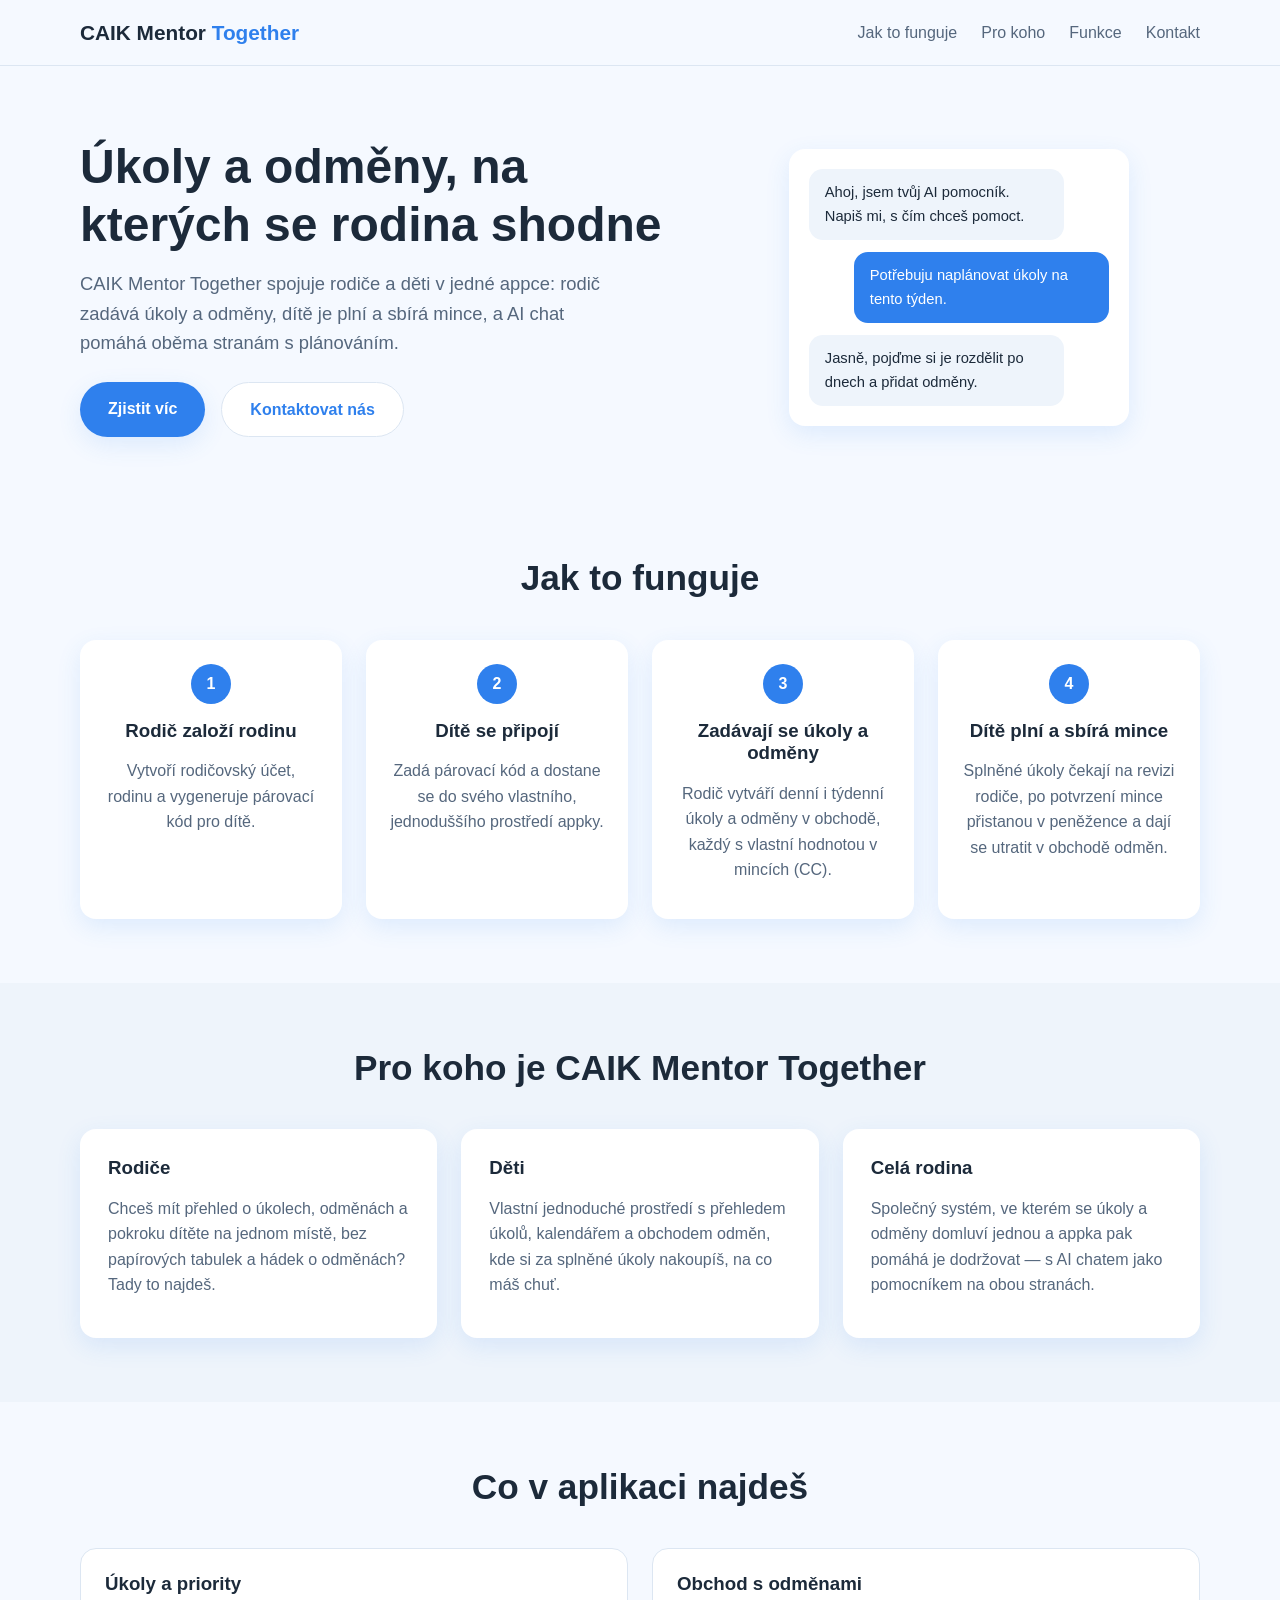
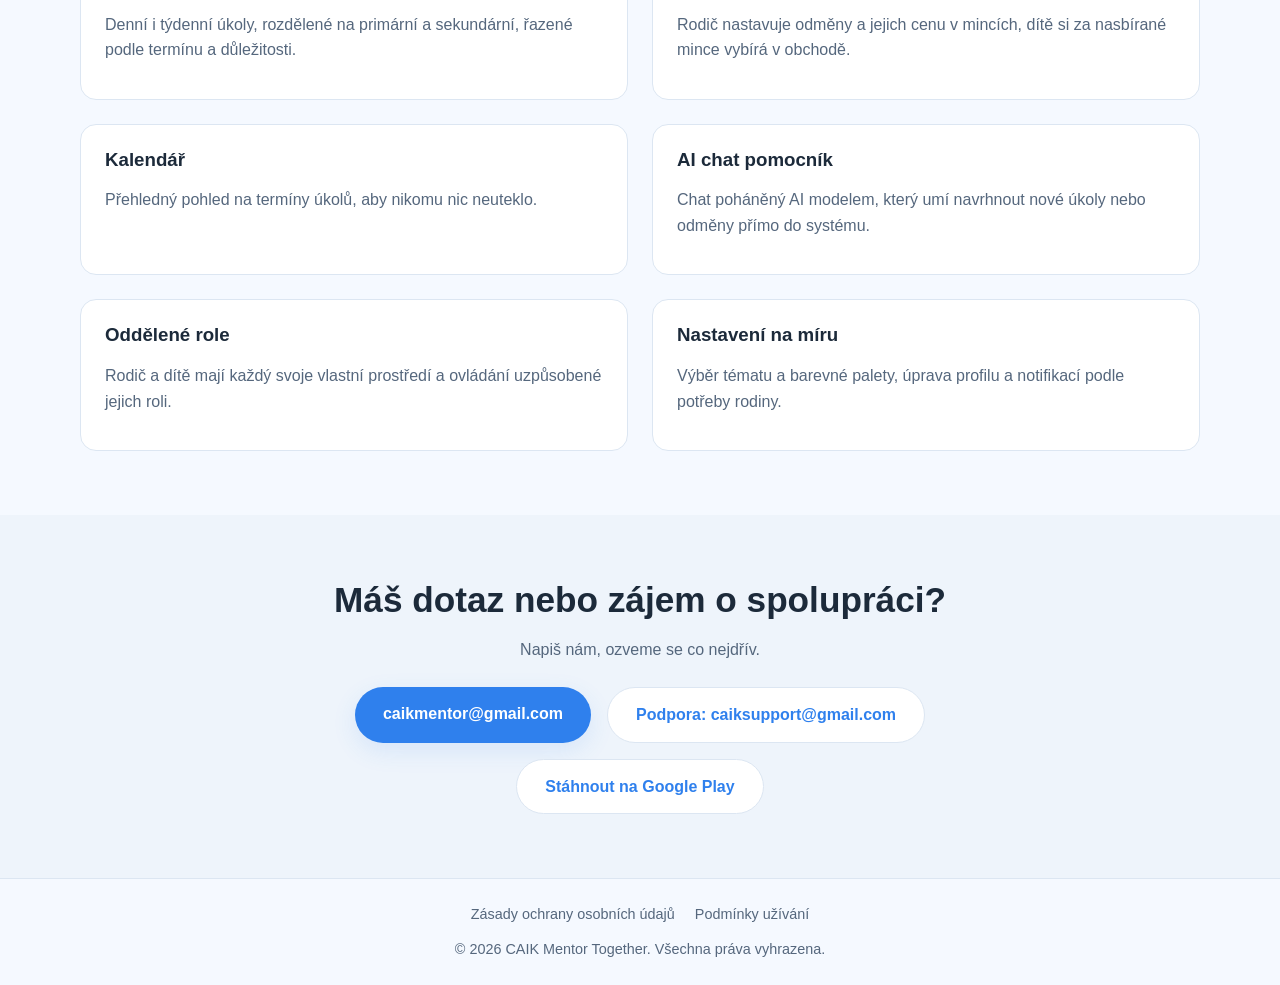
==== index.html @ 67f81713 "Initial commit: CAIK Mentor Together landing page, privacy policy, terms" ====
<!DOCTYPE html>
<html lang="cs">
<head>
<meta charset="UTF-8">
<meta name="viewport" content="width=device-width, initial-scale=1.0">
<title>CAIK Mentor Together — Úkoly a odměny pro celou rodinu</title>
<meta name="description" content="CAIK Mentor Together pomáhá rodičům a dětem společně zvládat úkoly, odměny a plánování — s AI pomocníkem po ruce.">
<link rel="stylesheet" href="styles.css">
</head>
<body>

<header class="site-header">
  <div class="container header-inner">
    <div class="logo">CAIK Mentor <span>Together</span></div>
    <nav class="nav">
      <a href="#jak-to-funguje">Jak to funguje</a>
      <a href="#pro-koho">Pro koho</a>
      <a href="#funkce">Funkce</a>
      <a href="#kontakt">Kontakt</a>
    </nav>
  </div>
</header>

<main>

  <section class="hero container">
    <div class="hero-text">
      <h1>Úkoly a odměny, na kterých se rodina shodne</h1>
      <p class="lead">CAIK Mentor Together spojuje rodiče a děti v jedné appce: rodič zadává úkoly a odměny, dítě je plní a sbírá mince, a AI chat pomáhá oběma stranám s plánováním.</p>
      <div class="cta-group">
        <a href="#pro-koho" class="btn btn-primary">Zjistit víc</a>
        <a href="#kontakt" class="btn btn-secondary">Kontaktovat nás</a>
      </div>
    </div>
    <div class="hero-visual" aria-hidden="true">
      <div class="chat-mock">
        <div class="chat-bubble bubble-bot">Ahoj, jsem tvůj AI pomocník. Napiš mi, s čím chceš pomoct.</div>
        <div class="chat-bubble bubble-user">Potřebuju naplánovat úkoly na tento týden.</div>
        <div class="chat-bubble bubble-bot">Jasně, pojďme si je rozdělit po dnech a přidat odměny.</div>
      </div>
    </div>
  </section>

  <section id="jak-to-funguje" class="section">
    <div class="container">
      <h2>Jak to funguje</h2>
      <div class="steps">
        <div class="step">
          <div class="step-number">1</div>
          <h3>Rodič založí rodinu</h3>
          <p>Vytvoří rodičovský účet, rodinu a vygeneruje párovací kód pro dítě.</p>
        </div>
        <div class="step">
          <div class="step-number">2</div>
          <h3>Dítě se připojí</h3>
          <p>Zadá párovací kód a dostane se do svého vlastního, jednoduššího prostředí appky.</p>
        </div>
        <div class="step">
          <div class="step-number">3</div>
          <h3>Zadávají se úkoly a odměny</h3>
          <p>Rodič vytváří denní i týdenní úkoly a odměny v obchodě, každý s vlastní hodnotou v mincích (CC).</p>
        </div>
        <div class="step">
          <div class="step-number">4</div>
          <h3>Dítě plní a sbírá mince</h3>
          <p>Splněné úkoly čekají na revizi rodiče, po potvrzení mince přistanou v peněžence a dají se utratit v obchodě odměn.</p>
        </div>
      </div>
    </div>
  </section>

  <section id="pro-koho" class="section section-alt">
    <div class="container">
      <h2>Pro koho je CAIK Mentor Together</h2>
      <div class="cards">
        <div class="card">
          <h3>Rodiče</h3>
          <p>Chceš mít přehled o úkolech, odměnách a pokroku dítěte na jednom místě, bez papírových tabulek a hádek o odměnách? Tady to najdeš.</p>
        </div>
        <div class="card">
          <h3>Děti</h3>
          <p>Vlastní jednoduché prostředí s přehledem úkolů, kalendářem a obchodem odměn, kde si za splněné úkoly nakoupíš, na co máš chuť.</p>
        </div>
        <div class="card">
          <h3>Celá rodina</h3>
          <p>Společný systém, ve kterém se úkoly a odměny domluví jednou a appka pak pomáhá je dodržovat — s AI chatem jako pomocníkem na obou stranách.</p>
        </div>
      </div>
    </div>
  </section>

  <section id="funkce" class="section">
    <div class="container">
      <h2>Co v aplikaci najdeš</h2>
      <div class="features">
        <div class="feature">
          <h3>Úkoly a priority</h3>
          <p>Denní i týdenní úkoly, rozdělené na primární a sekundární, řazené podle termínu a důležitosti.</p>
        </div>
        <div class="feature">
          <h3>Obchod s odměnami</h3>
          <p>Rodič nastavuje odměny a jejich cenu v mincích, dítě si za nasbírané mince vybírá v obchodě.</p>
        </div>
        <div class="feature">
          <h3>Kalendář</h3>
          <p>Přehledný pohled na termíny úkolů, aby nikomu nic neuteklo.</p>
        </div>
        <div class="feature">
          <h3>AI chat pomocník</h3>
          <p>Chat poháněný AI modelem, který umí navrhnout nové úkoly nebo odměny přímo do systému.</p>
        </div>
        <div class="feature">
          <h3>Oddělené role</h3>
          <p>Rodič a dítě mají každý svoje vlastní prostředí a ovládání uzpůsobené jejich roli.</p>
        </div>
        <div class="feature">
          <h3>Nastavení na míru</h3>
          <p>Výběr tématu a barevné palety, úprava profilu a notifikací podle potřeby rodiny.</p>
        </div>
      </div>
    </div>
  </section>

  <section id="kontakt" class="section section-alt">
    <div class="container contact">
      <h2>Máš dotaz nebo zájem o spolupráci?</h2>
      <p>Napiš nám, ozveme se co nejdřív.</p>
      <div class="contact-links">
        <a class="btn btn-primary" href="mailto:caikmentor@gmail.com">caikmentor@gmail.com</a>
        <a class="btn btn-secondary" href="mailto:caiksupport@gmail.com">Podpora: caiksupport@gmail.com</a>
      </div>
      <div class="contact-links contact-links-store">
        <a class="btn btn-secondary store-badge" href="https://play.google.com/store/apps/details?id=com.caikmentor.together" target="_blank" rel="noopener">Stáhnout na Google Play</a>
      </div>
    </div>
  </section>

</main>

<footer class="site-footer">
  <div class="container footer-inner">
    <div class="footer-links">
      <a href="privacy.html">Zásady ochrany osobních údajů</a>
      <a href="terms.html">Podmínky užívání</a>
    </div>
    <p>&copy; <span id="year"></span> CAIK Mentor Together. Všechna práva vyhrazena.</p>
  </div>
</footer>

<script src="script.js"></script>
</body>
</html>
---- styles.css ----
:root {
  --color-bg: #f5f9ff;
  --color-bg-alt: #eef4fb;
  --color-primary: #2f80ed;
  --color-primary-dark: #1a5fc0;
  --color-text: #1c2a3a;
  --color-text-muted: #55677d;
  --color-white: #ffffff;
  --color-border: #dce6f2;
  --radius: 16px;
  --shadow: 0 8px 24px rgba(47, 128, 237, 0.12);
  --max-width: 1120px;
}

* {
  box-sizing: border-box;
}

html, body {
  margin: 0;
  padding: 0;
}

body {
  font-family: "Segoe UI", -apple-system, BlinkMacSystemFont, Roboto, Arial, sans-serif;
  background: var(--color-bg);
  color: var(--color-text);
  line-height: 1.6;
}

.container {
  width: min(var(--max-width), calc(100% - 32px));
  margin: 0 auto;
}

a {
  color: var(--color-primary);
  text-decoration: none;
}

h1, h2, h3 {
  color: var(--color-text);
  line-height: 1.2;
  margin: 0 0 16px;
}

h1 {
  font-size: clamp(2rem, 4vw, 3rem);
}

h2 {
  font-size: clamp(1.6rem, 3vw, 2.2rem);
  text-align: center;
}

p {
  color: var(--color-text-muted);
  margin: 0 0 12px;
}

/* Header */

.site-header {
  position: sticky;
  top: 0;
  z-index: 10;
  background: rgba(245, 249, 255, 0.9);
  backdrop-filter: blur(8px);
  border-bottom: 1px solid var(--color-border);
}

.header-inner {
  display: flex;
  align-items: center;
  justify-content: space-between;
  padding: 16px 0;
}

.logo {
  font-weight: 700;
  font-size: 1.3rem;
  color: var(--color-text);
}

.logo span {
  color: var(--color-primary);
}

.nav {
  display: flex;
  gap: 24px;
  flex-wrap: wrap;
}

.nav a {
  color: var(--color-text-muted);
  font-weight: 500;
}

.nav a:hover {
  color: var(--color-primary);
}

/* Hero */

.hero {
  display: grid;
  grid-template-columns: 1.1fr 0.9fr;
  gap: 48px;
  align-items: center;
  padding: 72px 0 56px;
}

.lead {
  font-size: 1.15rem;
  max-width: 520px;
}

.cta-group {
  display: flex;
  gap: 16px;
  margin-top: 24px;
  flex-wrap: wrap;
}

.btn {
  display: inline-block;
  padding: 14px 28px;
  border-radius: 999px;
  font-weight: 600;
  transition: transform 0.15s ease, box-shadow 0.15s ease;
}

.btn-primary {
  background: var(--color-primary);
  color: var(--color-white);
  box-shadow: var(--shadow);
}

.btn-primary:hover {
  background: var(--color-primary-dark);
  transform: translateY(-2px);
}

.btn-secondary {
  background: var(--color-white);
  color: var(--color-primary);
  border: 1px solid var(--color-border);
}

.btn-secondary:hover {
  border-color: var(--color-primary);
  transform: translateY(-2px);
}

.hero-visual {
  display: flex;
  justify-content: center;
}

.chat-mock {
  width: 100%;
  max-width: 340px;
  background: var(--color-white);
  border-radius: var(--radius);
  box-shadow: var(--shadow);
  padding: 20px;
  display: flex;
  flex-direction: column;
  gap: 12px;
}

.chat-bubble {
  padding: 12px 16px;
  border-radius: 14px;
  font-size: 0.92rem;
  max-width: 85%;
}

.bubble-bot {
  background: var(--color-bg-alt);
  color: var(--color-text);
  align-self: flex-start;
}

.bubble-user {
  background: var(--color-primary);
  color: var(--color-white);
  align-self: flex-end;
}

/* Sections */

.section {
  padding: 64px 0;
}

.section-alt {
  background: var(--color-bg-alt);
}

/* Steps */

.steps {
  display: grid;
  grid-template-columns: repeat(4, 1fr);
  gap: 24px;
  margin-top: 40px;
}

.step {
  background: var(--color-white);
  border-radius: var(--radius);
  padding: 24px;
  box-shadow: var(--shadow);
  text-align: center;
}

.step-number {
  width: 40px;
  height: 40px;
  border-radius: 50%;
  background: var(--color-primary);
  color: var(--color-white);
  display: flex;
  align-items: center;
  justify-content: center;
  font-weight: 700;
  margin: 0 auto 16px;
}

/* Cards */

.cards {
  display: grid;
  grid-template-columns: repeat(3, 1fr);
  gap: 24px;
  margin-top: 40px;
}

.card {
  background: var(--color-white);
  border-radius: var(--radius);
  padding: 28px;
  box-shadow: var(--shadow);
}

/* Features */

.features {
  display: grid;
  grid-template-columns: repeat(2, 1fr);
  gap: 24px;
  margin-top: 40px;
}

.feature {
  background: var(--color-white);
  border-radius: var(--radius);
  padding: 24px;
  border: 1px solid var(--color-border);
}

/* Contact */

.contact {
  text-align: center;
}

.contact-links {
  display: flex;
  justify-content: center;
  gap: 16px;
  margin-top: 24px;
  flex-wrap: wrap;
}

.contact-links-store {
  margin-top: 16px;
}

/* Footer */

.site-footer {
  padding: 24px 0;
  text-align: center;
  border-top: 1px solid var(--color-border);
}

.footer-inner p {
  margin: 0;
  font-size: 0.9rem;
}

.footer-links {
  display: flex;
  justify-content: center;
  gap: 20px;
  flex-wrap: wrap;
  margin-bottom: 12px;
}

.footer-links a {
  color: var(--color-text-muted);
  font-size: 0.9rem;
}

.footer-links a:hover {
  color: var(--color-primary);
}

/* Legal pages */

.legal-content {
  max-width: 760px;
  background: var(--color-white);
  border-radius: var(--radius);
  box-shadow: var(--shadow);
  padding: 40px;
}

.legal-content h1 {
  font-size: clamp(1.8rem, 3.5vw, 2.4rem);
  margin-bottom: 4px;
}

.legal-updated {
  color: var(--color-text-muted);
  font-size: 0.9rem;
  margin-bottom: 28px;
}

.legal-content h2 {
  text-align: left;
  font-size: 1.25rem;
  margin-top: 32px;
  margin-bottom: 12px;
}

.legal-content ul {
  color: var(--color-text-muted);
  margin: 0 0 12px;
  padding-left: 20px;
}

.legal-content li {
  margin-bottom: 6px;
}

@media (max-width: 600px) {
  .legal-content {
    padding: 24px;
  }
}

/* Store badge */

.store-badge {
  display: inline-flex;
  align-items: center;
  gap: 10px;
}

/* Responsive */

@media (max-width: 900px) {
  .hero {
    grid-template-columns: 1fr;
    text-align: center;
    padding: 48px 0 40px;
  }

  .lead {
    margin: 0 auto 12px;
  }

  .cta-group {
    justify-content: center;
  }

  .steps,
  .cards,
  .features {
    grid-template-columns: 1fr 1fr;
  }
}

@media (max-width: 600px) {
  .nav {
    gap: 14px;
    font-size: 0.9rem;
  }

  .steps,
  .cards,
  .features {
    grid-template-columns: 1fr;
  }
}
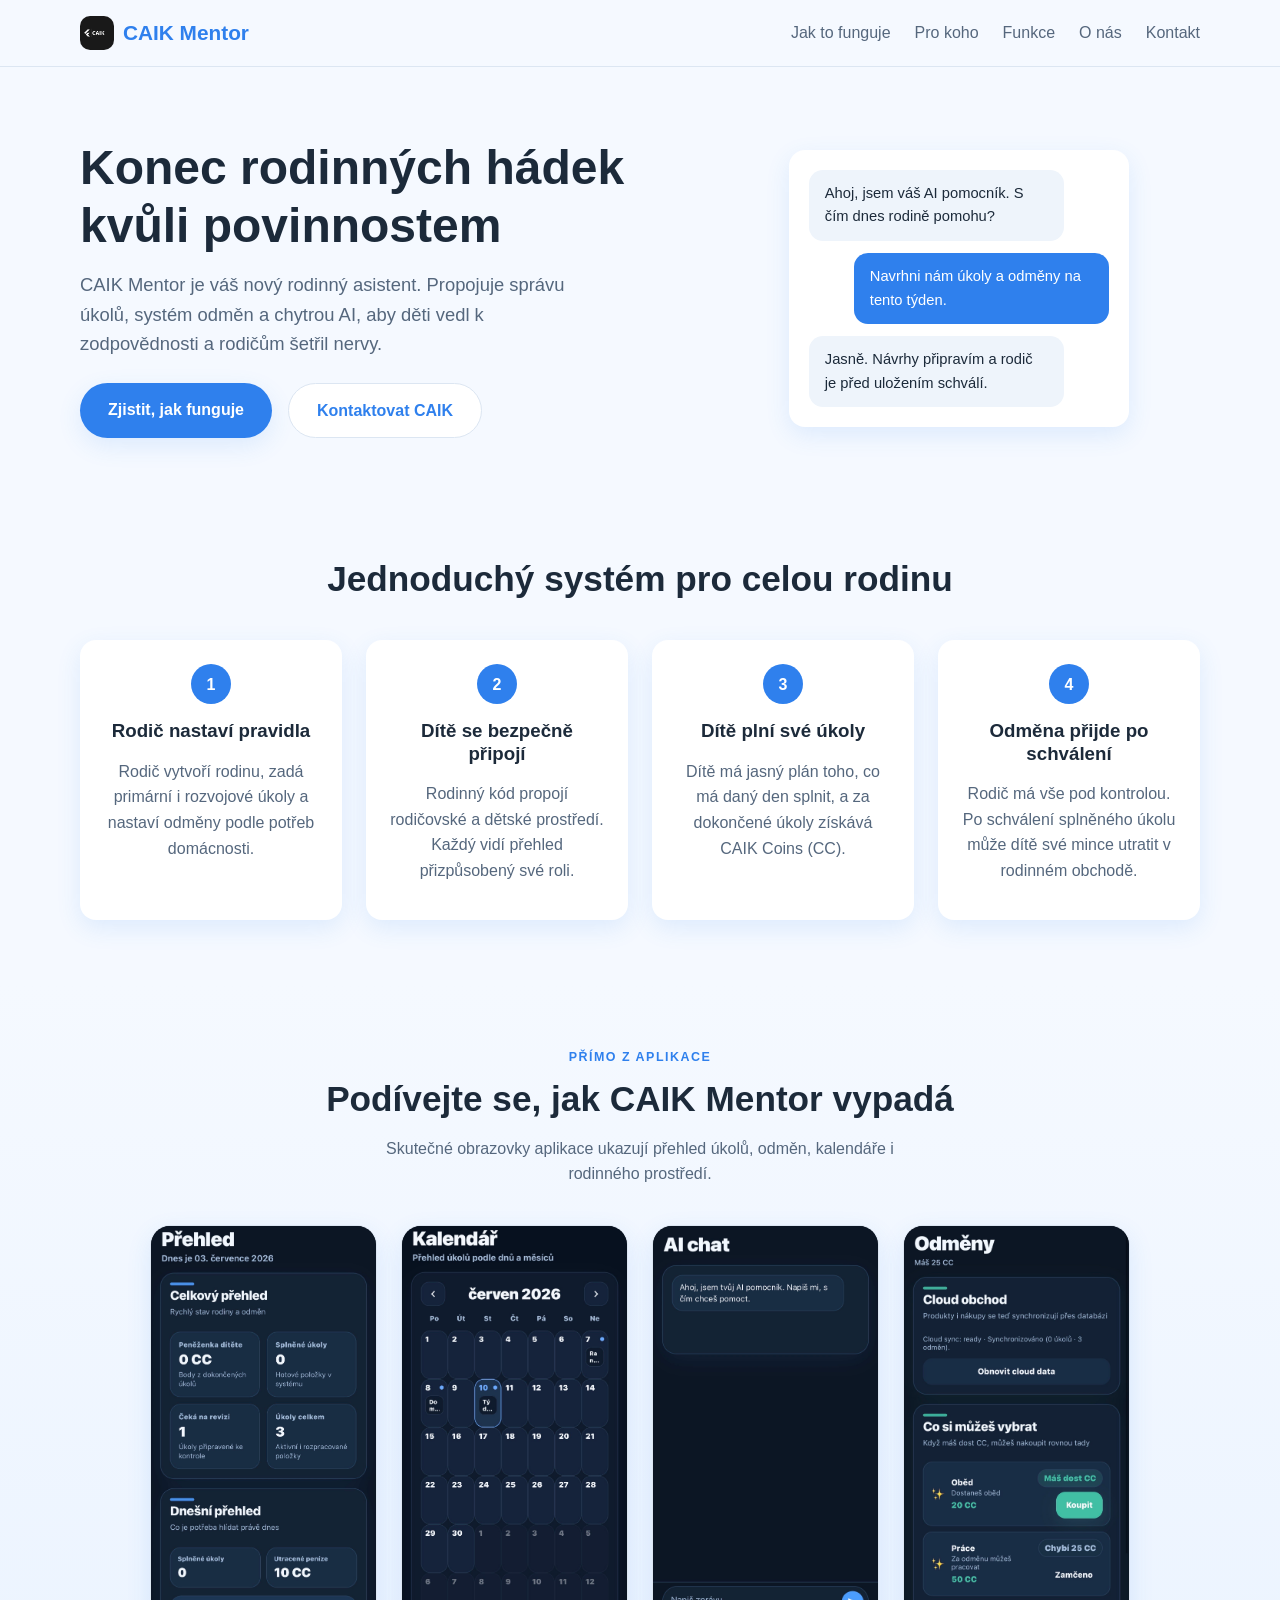
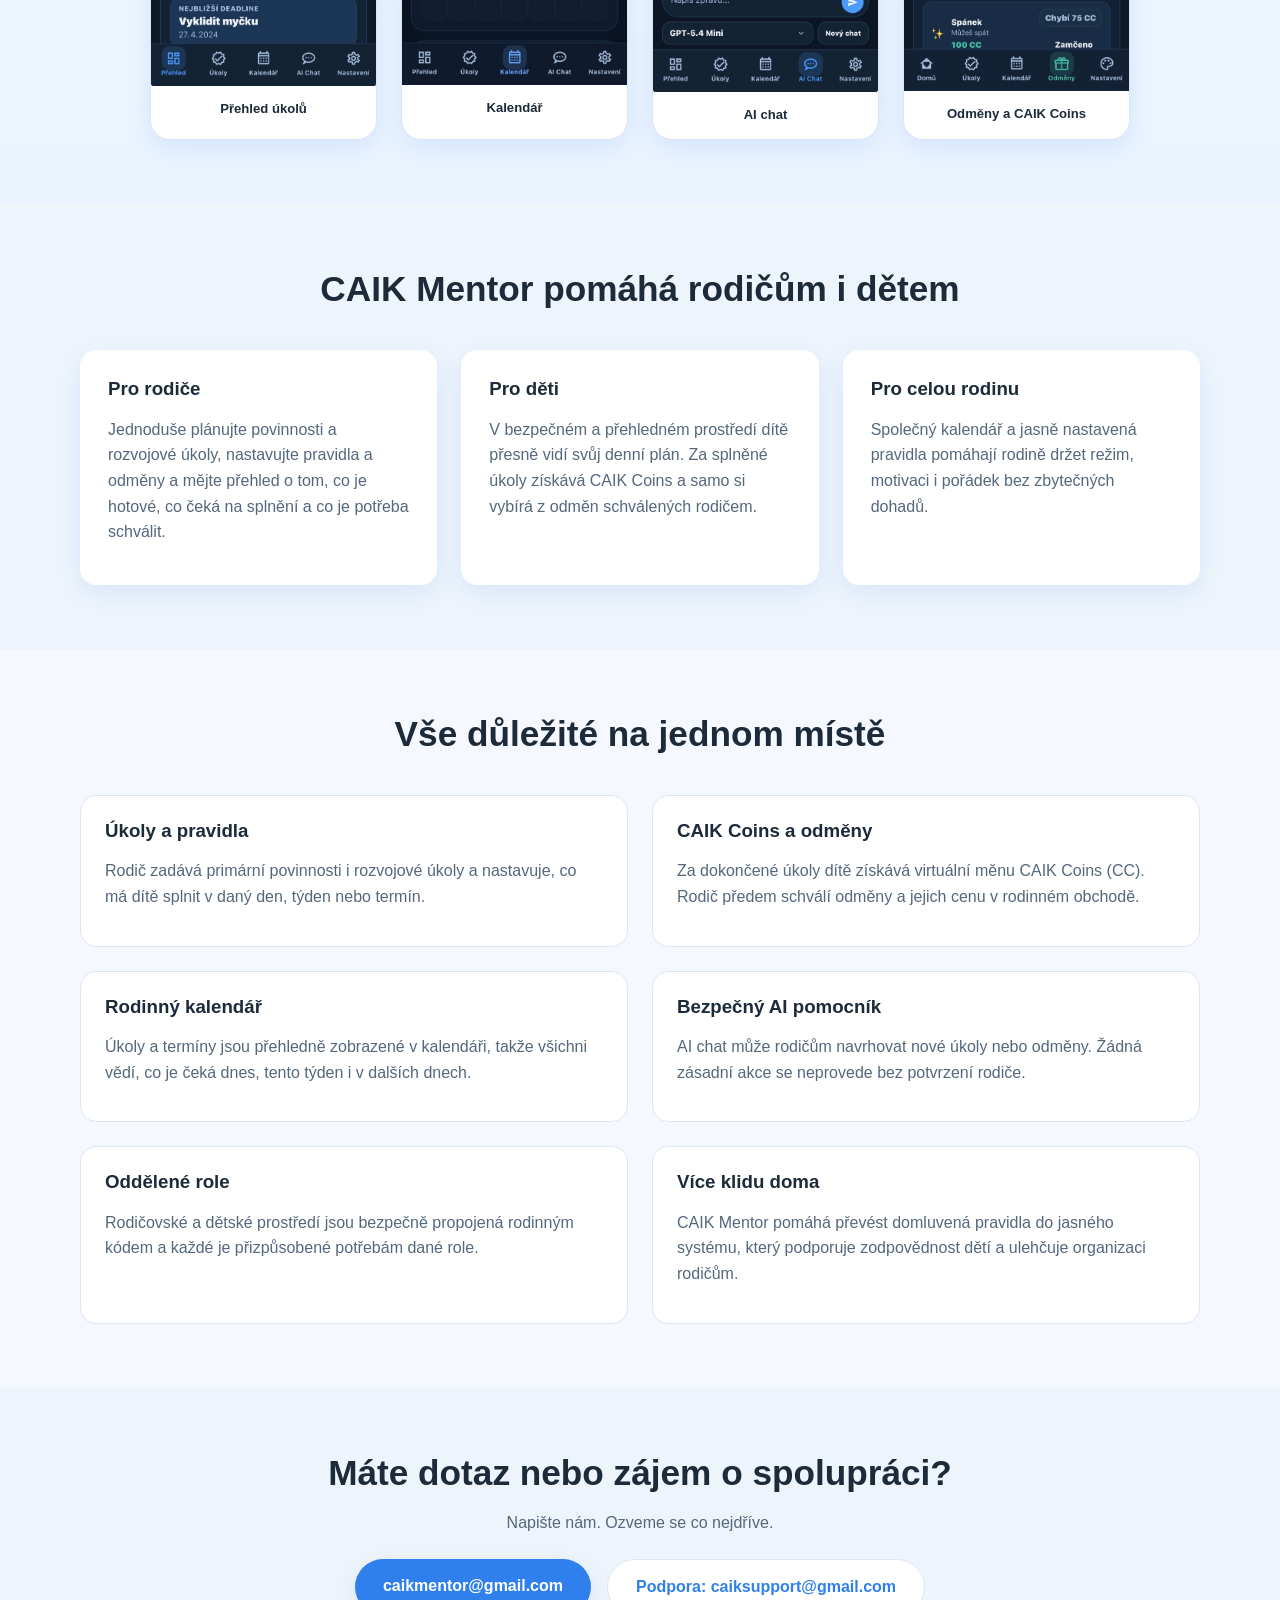
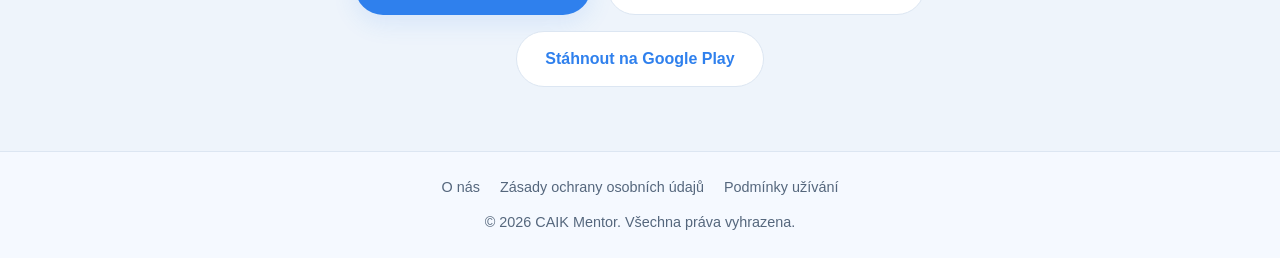
==== commit 1948c6c5: "feat: refresh CAIK Mentor website" ====
--- a/index.html
+++ b/index.html
@@ -3,87 +3,103 @@
 <head>
 <meta charset="UTF-8">
 <meta name="viewport" content="width=device-width, initial-scale=1.0">
-<title>CAIK Mentor Together — Úkoly a odměny pro celou rodinu</title>
-<meta name="description" content="CAIK Mentor Together pomáhá rodičům a dětem společně zvládat úkoly, odměny a plánování — s AI pomocníkem po ruce.">
+<title>CAIK Mentor — Rodinný asistent pro úkoly a odměny</title>
+<meta name="description" content="CAIK Mentor propojuje správu úkolů, systém odměn, rodinný kalendář a chytrého AI pomocníka. Učí děti zodpovědnosti a rodičům vrací klid.">
 <link rel="stylesheet" href="styles.css">
 </head>
 <body>
 
 <header class="site-header">
   <div class="container header-inner">
-    <div class="logo">CAIK Mentor <span>Together</span></div>
+    <a href="index.html" class="logo"><img src="assets/caik-logo.png" alt="CAIK logo"><span>CAIK Mentor</span></a>
     <nav class="nav">
       <a href="#jak-to-funguje">Jak to funguje</a>
       <a href="#pro-koho">Pro koho</a>
       <a href="#funkce">Funkce</a>
+      <a href="about.html">O nás</a>
       <a href="#kontakt">Kontakt</a>
     </nav>
   </div>
 </header>
 
 <main>
-
   <section class="hero container">
     <div class="hero-text">
-      <h1>Úkoly a odměny, na kterých se rodina shodne</h1>
-      <p class="lead">CAIK Mentor Together spojuje rodiče a děti v jedné appce: rodič zadává úkoly a odměny, dítě je plní a sbírá mince, a AI chat pomáhá oběma stranám s plánováním.</p>
+      <h1>Konec rodinných hádek kvůli povinnostem</h1>
+      <p class="lead">CAIK Mentor je váš nový rodinný asistent. Propojuje správu úkolů, systém odměn a chytrou AI, aby děti vedl k zodpovědnosti a rodičům šetřil nervy.</p>
       <div class="cta-group">
-        <a href="#pro-koho" class="btn btn-primary">Zjistit víc</a>
-        <a href="#kontakt" class="btn btn-secondary">Kontaktovat nás</a>
+        <a href="#jak-to-funguje" class="btn btn-primary">Zjistit, jak funguje</a>
+        <a href="#kontakt" class="btn btn-secondary">Kontaktovat CAIK</a>
       </div>
     </div>
     <div class="hero-visual" aria-hidden="true">
       <div class="chat-mock">
-        <div class="chat-bubble bubble-bot">Ahoj, jsem tvůj AI pomocník. Napiš mi, s čím chceš pomoct.</div>
-        <div class="chat-bubble bubble-user">Potřebuju naplánovat úkoly na tento týden.</div>
-        <div class="chat-bubble bubble-bot">Jasně, pojďme si je rozdělit po dnech a přidat odměny.</div>
+        <div class="chat-bubble bubble-bot">Ahoj, jsem váš AI pomocník. S čím dnes rodině pomohu?</div>
+        <div class="chat-bubble bubble-user">Navrhni nám úkoly a odměny na tento týden.</div>
+        <div class="chat-bubble bubble-bot">Jasně. Návrhy připravím a rodič je před uložením schválí.</div>
       </div>
     </div>
   </section>
 
   <section id="jak-to-funguje" class="section">
     <div class="container">
-      <h2>Jak to funguje</h2>
+      <h2>Jednoduchý systém pro celou rodinu</h2>
       <div class="steps">
         <div class="step">
           <div class="step-number">1</div>
-          <h3>Rodič založí rodinu</h3>
-          <p>Vytvoří rodičovský účet, rodinu a vygeneruje párovací kód pro dítě.</p>
+          <h3>Rodič nastaví pravidla</h3>
+          <p>Rodič vytvoří rodinu, zadá primární i rozvojové úkoly a nastaví odměny podle potřeb domácnosti.</p>
         </div>
         <div class="step">
           <div class="step-number">2</div>
-          <h3>Dítě se připojí</h3>
-          <p>Zadá párovací kód a dostane se do svého vlastního, jednoduššího prostředí appky.</p>
+          <h3>Dítě se bezpečně připojí</h3>
+          <p>Rodinný kód propojí rodičovské a dětské prostředí. Každý vidí přehled přizpůsobený své roli.</p>
         </div>
         <div class="step">
           <div class="step-number">3</div>
-          <h3>Zadávají se úkoly a odměny</h3>
-          <p>Rodič vytváří denní i týdenní úkoly a odměny v obchodě, každý s vlastní hodnotou v mincích (CC).</p>
+          <h3>Dítě plní své úkoly</h3>
+          <p>Dítě má jasný plán toho, co má daný den splnit, a za dokončené úkoly získává CAIK Coins (CC).</p>
         </div>
         <div class="step">
           <div class="step-number">4</div>
-          <h3>Dítě plní a sbírá mince</h3>
-          <p>Splněné úkoly čekají na revizi rodiče, po potvrzení mince přistanou v peněžence a dají se utratit v obchodě odměn.</p>
+          <h3>Odměna přijde po schválení</h3>
+          <p>Rodič má vše pod kontrolou. Po schválení splněného úkolu může dítě své mince utratit v rodinném obchodě.</p>
         </div>
+      </div>
+    </div>
+  </section>
+
+  <section class="section screenshots-section">
+    <div class="container">
+      <div class="section-intro">
+        <p class="eyebrow">Přímo z aplikace</p>
+        <h2>Podívejte se, jak CAIK Mentor vypadá</h2>
+        <p>Skutečné obrazovky aplikace ukazují přehled úkolů, odměn, kalendáře i rodinného prostředí.</p>
+      </div>
+      <div class="screenshots" aria-label="Ukázky obrazovek aplikace CAIK Mentor">
+        <figure class="screenshot-card"><img src="assets/cmt4.jpg" alt="Obrazovka aplikace CAIK Mentor s přehledem úkolů" loading="lazy"><figcaption>Přehled úkolů</figcaption></figure>
+        <figure class="screenshot-card"><img src="assets/cmt6.jpg" alt="Obrazovka aplikace CAIK Mentor s kalendářem" loading="lazy"><figcaption>Kalendář</figcaption></figure>
+        <figure class="screenshot-card"><img src="assets/cmt5.jpg" alt="Obrazovka aplikace CAIK Mentor s AI chatem" loading="lazy"><figcaption>AI chat</figcaption></figure>
+        <figure class="screenshot-card"><img src="assets/cmt3.jpg" alt="Obrazovka aplikace CAIK Mentor s odměnami a CAIK Coins" loading="lazy"><figcaption>Odměny a CAIK Coins</figcaption></figure>
       </div>
     </div>
   </section>
 
   <section id="pro-koho" class="section section-alt">
     <div class="container">
-      <h2>Pro koho je CAIK Mentor Together</h2>
+      <h2>CAIK Mentor pomáhá rodičům i dětem</h2>
       <div class="cards">
         <div class="card">
-          <h3>Rodiče</h3>
-          <p>Chceš mít přehled o úkolech, odměnách a pokroku dítěte na jednom místě, bez papírových tabulek a hádek o odměnách? Tady to najdeš.</p>
+          <h3>Pro rodiče</h3>
+          <p>Jednoduše plánujte povinnosti a rozvojové úkoly, nastavujte pravidla a odměny a mějte přehled o tom, co je hotové, co čeká na splnění a co je potřeba schválit.</p>
         </div>
         <div class="card">
-          <h3>Děti</h3>
-          <p>Vlastní jednoduché prostředí s přehledem úkolů, kalendářem a obchodem odměn, kde si za splněné úkoly nakoupíš, na co máš chuť.</p>
+          <h3>Pro děti</h3>
+          <p>V bezpečném a přehledném prostředí dítě přesně vidí svůj denní plán. Za splněné úkoly získává CAIK Coins a samo si vybírá z odměn schválených rodičem.</p>
         </div>
         <div class="card">
-          <h3>Celá rodina</h3>
-          <p>Společný systém, ve kterém se úkoly a odměny domluví jednou a appka pak pomáhá je dodržovat — s AI chatem jako pomocníkem na obou stranách.</p>
+          <h3>Pro celou rodinu</h3>
+          <p>Společný kalendář a jasně nastavená pravidla pomáhají rodině držet režim, motivaci i pořádek bez zbytečných dohadů.</p>
         </div>
       </div>
     </div>
@@ -91,31 +107,31 @@
 
   <section id="funkce" class="section">
     <div class="container">
-      <h2>Co v aplikaci najdeš</h2>
+      <h2>Vše důležité na jednom místě</h2>
       <div class="features">
         <div class="feature">
-          <h3>Úkoly a priority</h3>
-          <p>Denní i týdenní úkoly, rozdělené na primární a sekundární, řazené podle termínu a důležitosti.</p>
+          <h3>Úkoly a pravidla</h3>
+          <p>Rodič zadává primární povinnosti i rozvojové úkoly a nastavuje, co má dítě splnit v daný den, týden nebo termín.</p>
         </div>
         <div class="feature">
-          <h3>Obchod s odměnami</h3>
-          <p>Rodič nastavuje odměny a jejich cenu v mincích, dítě si za nasbírané mince vybírá v obchodě.</p>
+          <h3>CAIK Coins a odměny</h3>
+          <p>Za dokončené úkoly dítě získává virtuální měnu CAIK Coins (CC). Rodič předem schválí odměny a jejich cenu v rodinném obchodě.</p>
         </div>
         <div class="feature">
-          <h3>Kalendář</h3>
-          <p>Přehledný pohled na termíny úkolů, aby nikomu nic neuteklo.</p>
+          <h3>Rodinný kalendář</h3>
+          <p>Úkoly a termíny jsou přehledně zobrazené v kalendáři, takže všichni vědí, co je čeká dnes, tento týden i v dalších dnech.</p>
         </div>
         <div class="feature">
-          <h3>AI chat pomocník</h3>
-          <p>Chat poháněný AI modelem, který umí navrhnout nové úkoly nebo odměny přímo do systému.</p>
+          <h3>Bezpečný AI pomocník</h3>
+          <p>AI chat může rodičům navrhovat nové úkoly nebo odměny. Žádná zásadní akce se neprovede bez potvrzení rodiče.</p>
         </div>
         <div class="feature">
           <h3>Oddělené role</h3>
-          <p>Rodič a dítě mají každý svoje vlastní prostředí a ovládání uzpůsobené jejich roli.</p>
+          <p>Rodičovské a dětské prostředí jsou bezpečně propojená rodinným kódem a každé je přizpůsobené potřebám dané role.</p>
         </div>
         <div class="feature">
-          <h3>Nastavení na míru</h3>
-          <p>Výběr tématu a barevné palety, úprava profilu a notifikací podle potřeby rodiny.</p>
+          <h3>Více klidu doma</h3>
+          <p>CAIK Mentor pomáhá převést domluvená pravidla do jasného systému, který podporuje zodpovědnost dětí a ulehčuje organizaci rodičům.</p>
         </div>
       </div>
     </div>
@@ -123,8 +139,8 @@
 
   <section id="kontakt" class="section section-alt">
     <div class="container contact">
-      <h2>Máš dotaz nebo zájem o spolupráci?</h2>
-      <p>Napiš nám, ozveme se co nejdřív.</p>
+      <h2>Máte dotaz nebo zájem o spolupráci?</h2>
+      <p>Napište nám. Ozveme se co nejdříve.</p>
       <div class="contact-links">
         <a class="btn btn-primary" href="mailto:caikmentor@gmail.com">caikmentor@gmail.com</a>
         <a class="btn btn-secondary" href="mailto:caiksupport@gmail.com">Podpora: caiksupport@gmail.com</a>
@@ -134,16 +150,16 @@
       </div>
     </div>
   </section>
-
 </main>
 
 <footer class="site-footer">
   <div class="container footer-inner">
     <div class="footer-links">
+      <a href="about.html">O nás</a>
       <a href="privacy.html">Zásady ochrany osobních údajů</a>
       <a href="terms.html">Podmínky užívání</a>
     </div>
-    <p>&copy; <span id="year"></span> CAIK Mentor Together. Všechna práva vyhrazena.</p>
+    <p>&copy; <span id="year"></span> CAIK Mentor. Všechna práva vyhrazena.</p>
   </div>
 </footer>
 
--- a/styles.css
+++ b/styles.css
@@ -77,9 +77,19 @@
 }
 
 .logo {
+  display: inline-flex;
+  align-items: center;
+  gap: 9px;
   font-weight: 700;
   font-size: 1.3rem;
   color: var(--color-text);
+}
+
+.logo img {
+  width: 34px;
+  height: 34px;
+  border-radius: 10px;
+  object-fit: cover;
 }
 
 .logo span {
@@ -195,8 +205,237 @@
   padding: 64px 0;
 }
 
+
 .section-alt {
   background: var(--color-bg-alt);
+}
+
+/* About page */
+
+.about-hero {
+  background: linear-gradient(135deg, #eaf3ff 0%, var(--color-bg) 58%, #dcecff 100%);
+  text-align: center;
+}
+
+.about-hero-content {
+  max-width: 780px;
+}
+
+.about-logo {
+  width: 92px;
+  height: 92px;
+  margin-bottom: 20px;
+  border-radius: 26px;
+  box-shadow: var(--shadow);
+}
+
+.about-hero h1 {
+  max-width: 720px;
+  margin-right: auto;
+  margin-left: auto;
+}
+
+.about-hero .lead {
+  max-width: 680px;
+  margin: 0 auto;
+}
+
+.about-grid {
+  display: grid;
+  grid-template-columns: 1.25fr 0.75fr;
+  gap: 48px;
+  align-items: center;
+}
+
+.about-copy h2 {
+  text-align: left;
+}
+
+.about-highlight {
+  padding: 34px;
+  border: 1px solid var(--color-border);
+  border-radius: var(--radius);
+  background: var(--color-white);
+  box-shadow: var(--shadow);
+}
+
+.highlight-mark {
+  display: inline-block;
+  margin-bottom: 18px;
+  color: var(--color-primary);
+  font-size: 1.5rem;
+  font-weight: 800;
+  letter-spacing: 0.08em;
+}
+
+.about-highlight h3 {
+  font-size: 1.5rem;
+}
+
+.team-grid {
+  display: grid;
+  grid-template-columns: repeat(3, 1fr);
+  gap: 24px;
+  margin-top: 40px;
+}
+
+.team-card {
+  padding: 28px;
+  border: 1px solid var(--color-border);
+  border-radius: var(--radius);
+  background: var(--color-white);
+  box-shadow: var(--shadow);
+}
+
+.team-initial {
+  display: flex;
+  align-items: center;
+  justify-content: center;
+  width: 52px;
+  height: 52px;
+  margin-bottom: 18px;
+  border-radius: 16px;
+  background: var(--color-primary);
+  color: var(--color-white);
+  font-size: 1.45rem;
+  font-weight: 800;
+}
+
+.team-card h3 {
+  margin-bottom: 5px;
+}
+
+.team-role {
+  color: var(--color-primary);
+  font-weight: 700;
+}
+
+.about-contact {
+  background: var(--color-bg);
+}
+
+.products-section {
+  background: var(--color-bg);
+}
+
+.products-grid {
+  display: grid;
+  grid-template-columns: repeat(2, 1fr);
+  gap: 24px;
+  margin-top: 40px;
+}
+
+.product-card {
+  display: block;
+  padding: 30px;
+  border: 1px solid var(--color-border);
+  border-radius: var(--radius);
+  background: var(--color-white);
+  box-shadow: var(--shadow);
+  transition: transform 0.18s ease, box-shadow 0.18s ease;
+}
+
+.product-card:hover {
+  transform: translateY(-4px);
+  box-shadow: 0 14px 30px rgba(47, 128, 237, 0.18);
+}
+
+.product-label {
+  display: inline-block;
+  margin-bottom: 14px;
+  color: var(--color-primary);
+  font-size: 0.8rem;
+  font-weight: 800;
+  letter-spacing: 0.08em;
+  text-transform: uppercase;
+}
+
+.product-card h3 {
+  color: var(--color-text);
+}
+
+.product-link {
+  display: inline-block;
+  margin-top: 10px;
+  color: var(--color-primary);
+  font-weight: 700;
+}
+
+/* App screenshots */
+
+.screenshots-section {
+  background: linear-gradient(180deg, var(--color-bg) 0%, #eaf3ff 100%);
+}
+
+.section-intro {
+  max-width: 680px;
+  margin: 0 auto;
+  text-align: center;
+}
+
+.section-intro > p:last-child {
+  max-width: 580px;
+  margin: 0 auto;
+}
+
+.eyebrow {
+  color: var(--color-primary);
+  font-size: 0.78rem;
+  font-weight: 800;
+  letter-spacing: 0.12em;
+  margin-bottom: 10px;
+  text-transform: uppercase;
+}
+
+.screenshots {
+  display: grid;
+  grid-template-columns: repeat(4, minmax(0, 1fr));
+  gap: 24px;
+  max-width: 980px;
+  margin: 38px auto 0;
+}
+
+.screenshot-card {
+  display: flex;
+  flex-direction: column;
+  margin: 0;
+  overflow: hidden;
+  border: 1px solid var(--color-border);
+  border-radius: 20px;
+  background: var(--color-white);
+  box-shadow: var(--shadow);
+  transition: transform 0.18s ease, box-shadow 0.18s ease;
+}
+
+.screenshot-card:hover {
+  transform: translateY(-5px);
+  box-shadow: 0 14px 30px rgba(47, 128, 237, 0.18);
+}
+
+.screenshot-card img {
+  display: block;
+  width: 100%;
+  height: auto;
+  aspect-ratio: auto;
+  object-fit: contain;
+  object-position: top;
+  image-rendering: auto;
+  background: #0b1626;
+}
+
+@media (min-width: 901px) {
+  .screenshot-card img {
+    max-height: 620px;
+  }
+}
+
+.screenshot-card figcaption {
+  flex: 0 0 auto;
+  padding: 12px 8px 14px;
+  color: var(--color-text);
+  font-size: 0.82rem;
+  font-weight: 700;
+  text-align: center;
 }
 
 /* Steps */
@@ -380,8 +619,22 @@
 
   .steps,
   .cards,
-  .features {
+  .features,
+  .screenshots {
     grid-template-columns: 1fr 1fr;
+  }
+
+  .about-grid {
+    grid-template-columns: 1fr;
+    gap: 28px;
+  }
+
+  .team-grid {
+    grid-template-columns: 1fr 1fr;
+  }
+
+  .products-grid {
+    grid-template-columns: 1fr;
   }
 }
 
@@ -396,4 +649,33 @@
   .features {
     grid-template-columns: 1fr;
   }
-}
+
+  .screenshots {
+    grid-template-columns: repeat(2, minmax(0, 1fr));
+    gap: 12px;
+  }
+
+  .screenshot-card img {
+    max-height: none;
+  }
+
+  .screenshot-card {
+    border-radius: 15px;
+  }
+
+  .screenshot-card figcaption {
+    font-size: 0.72rem;
+  }
+
+  .team-grid {
+    grid-template-columns: 1fr;
+  }
+
+  .about-highlight {
+    padding: 24px;
+  }
+
+  .product-card {
+    padding: 24px;
+  }
+}
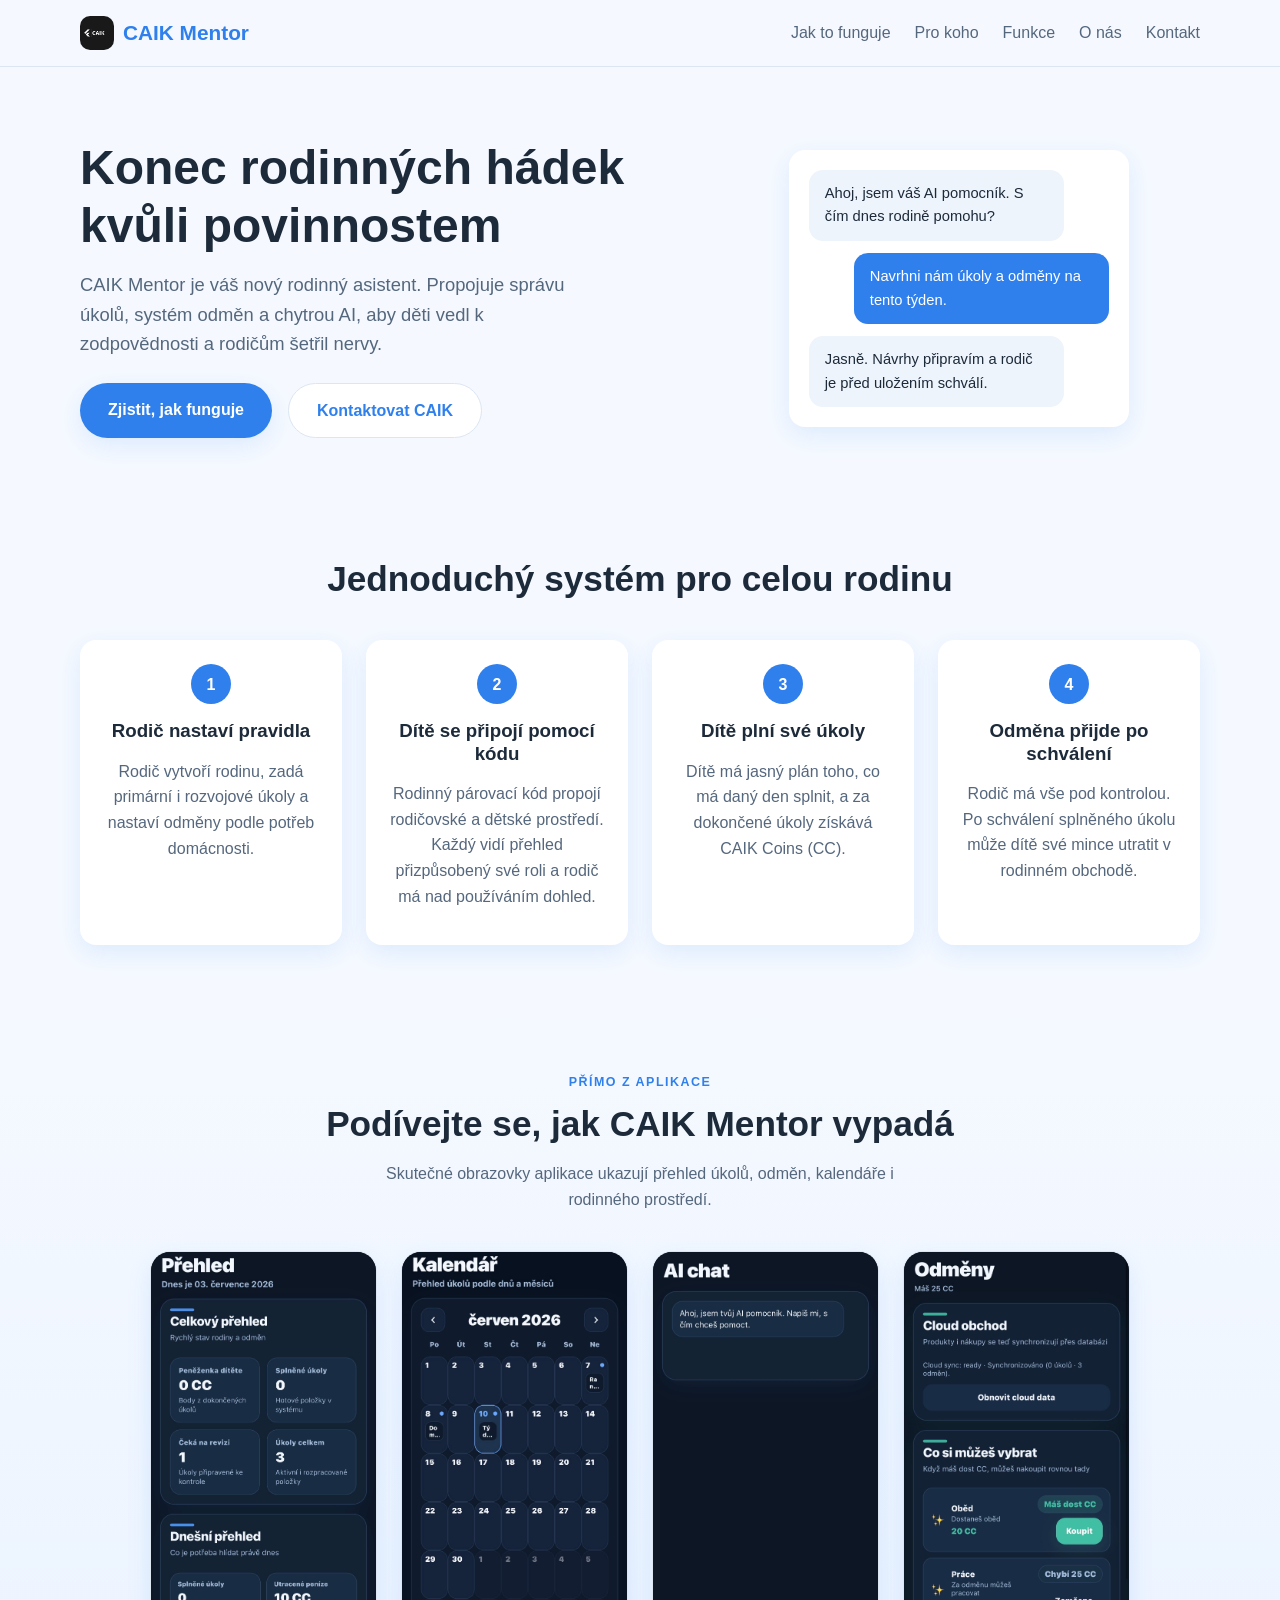
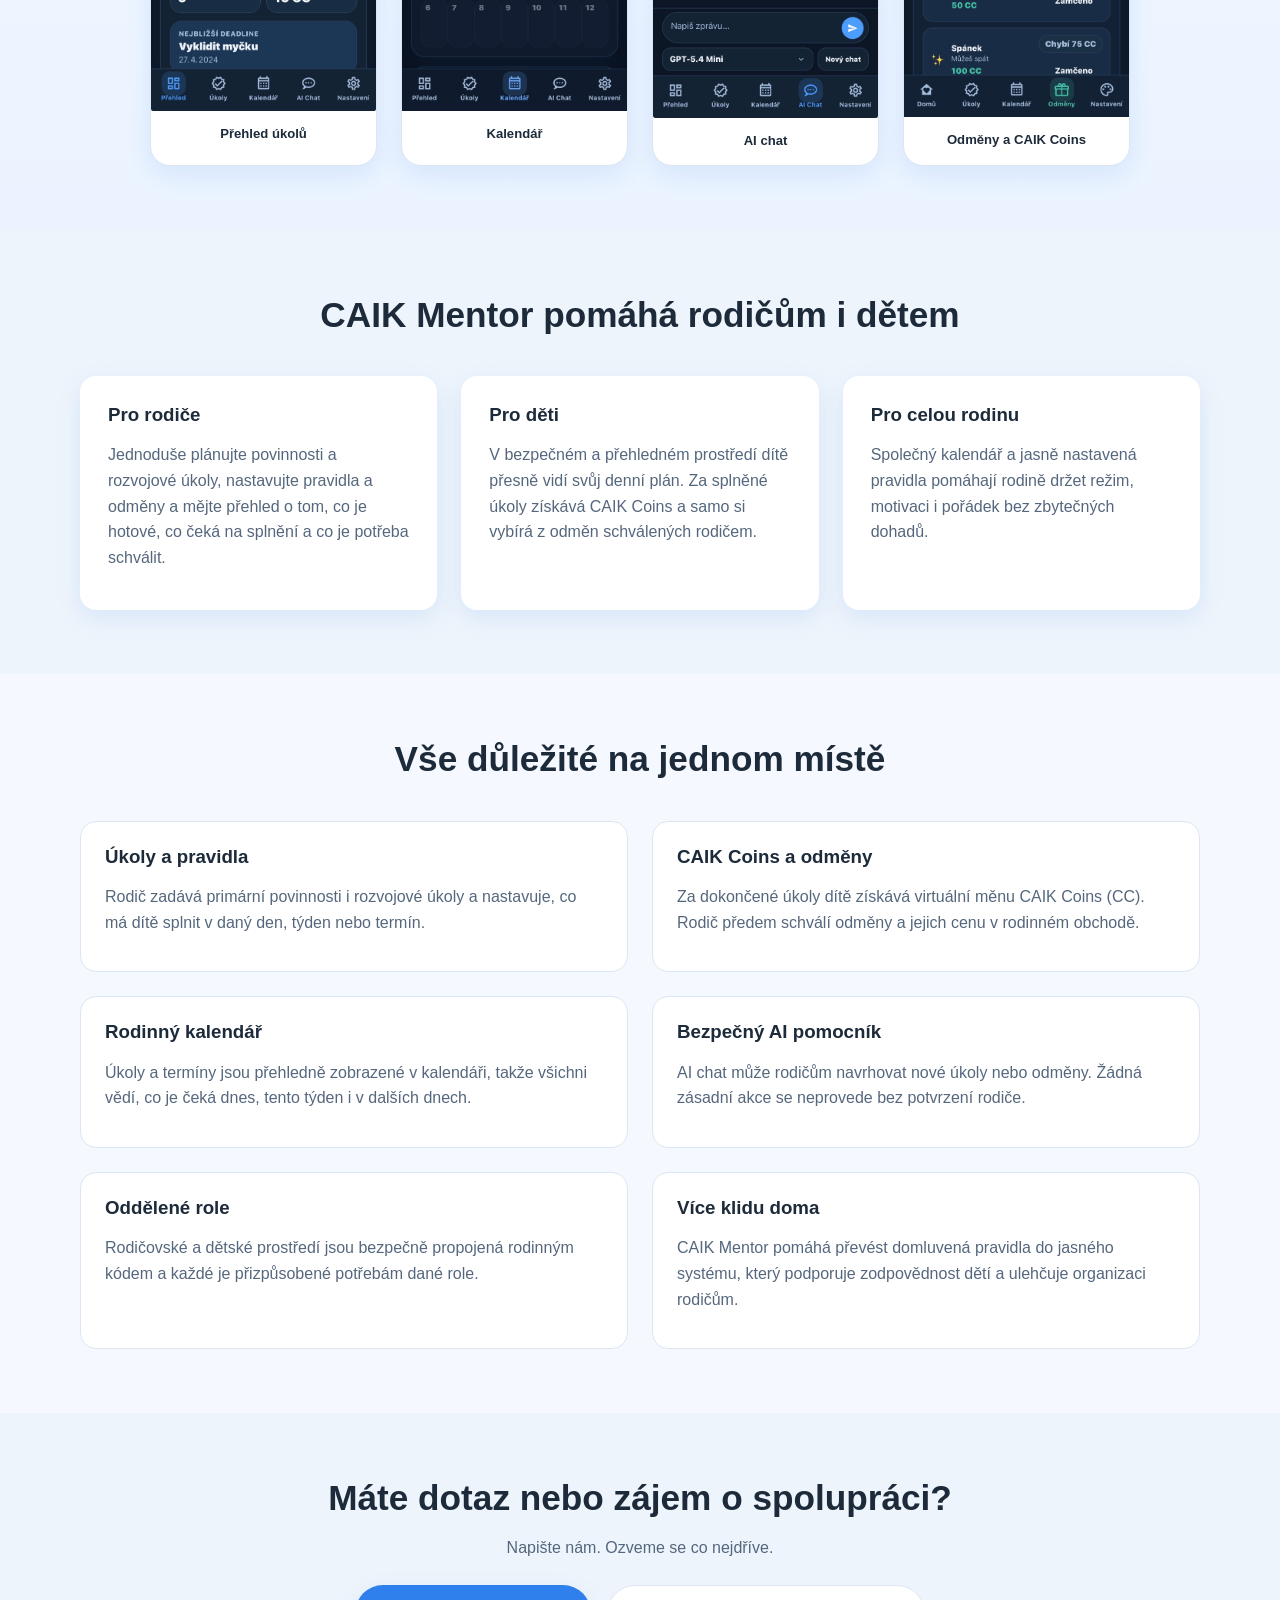
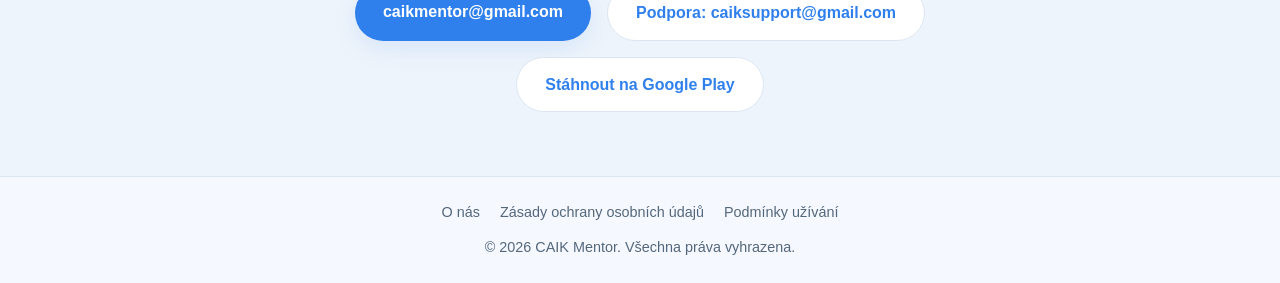
==== commit f4fc1ce2: "Align website policies with current app" ====
--- a/index.html
+++ b/index.html
@@ -52,8 +52,8 @@
         </div>
         <div class="step">
           <div class="step-number">2</div>
-          <h3>Dítě se bezpečně připojí</h3>
-          <p>Rodinný kód propojí rodičovské a dětské prostředí. Každý vidí přehled přizpůsobený své roli.</p>
+          <h3>Dítě se připojí pomocí kódu</h3>
+          <p>Rodinný párovací kód propojí rodičovské a dětské prostředí. Každý vidí přehled přizpůsobený své roli a rodič má nad používáním dohled.</p>
         </div>
         <div class="step">
           <div class="step-number">3</div>
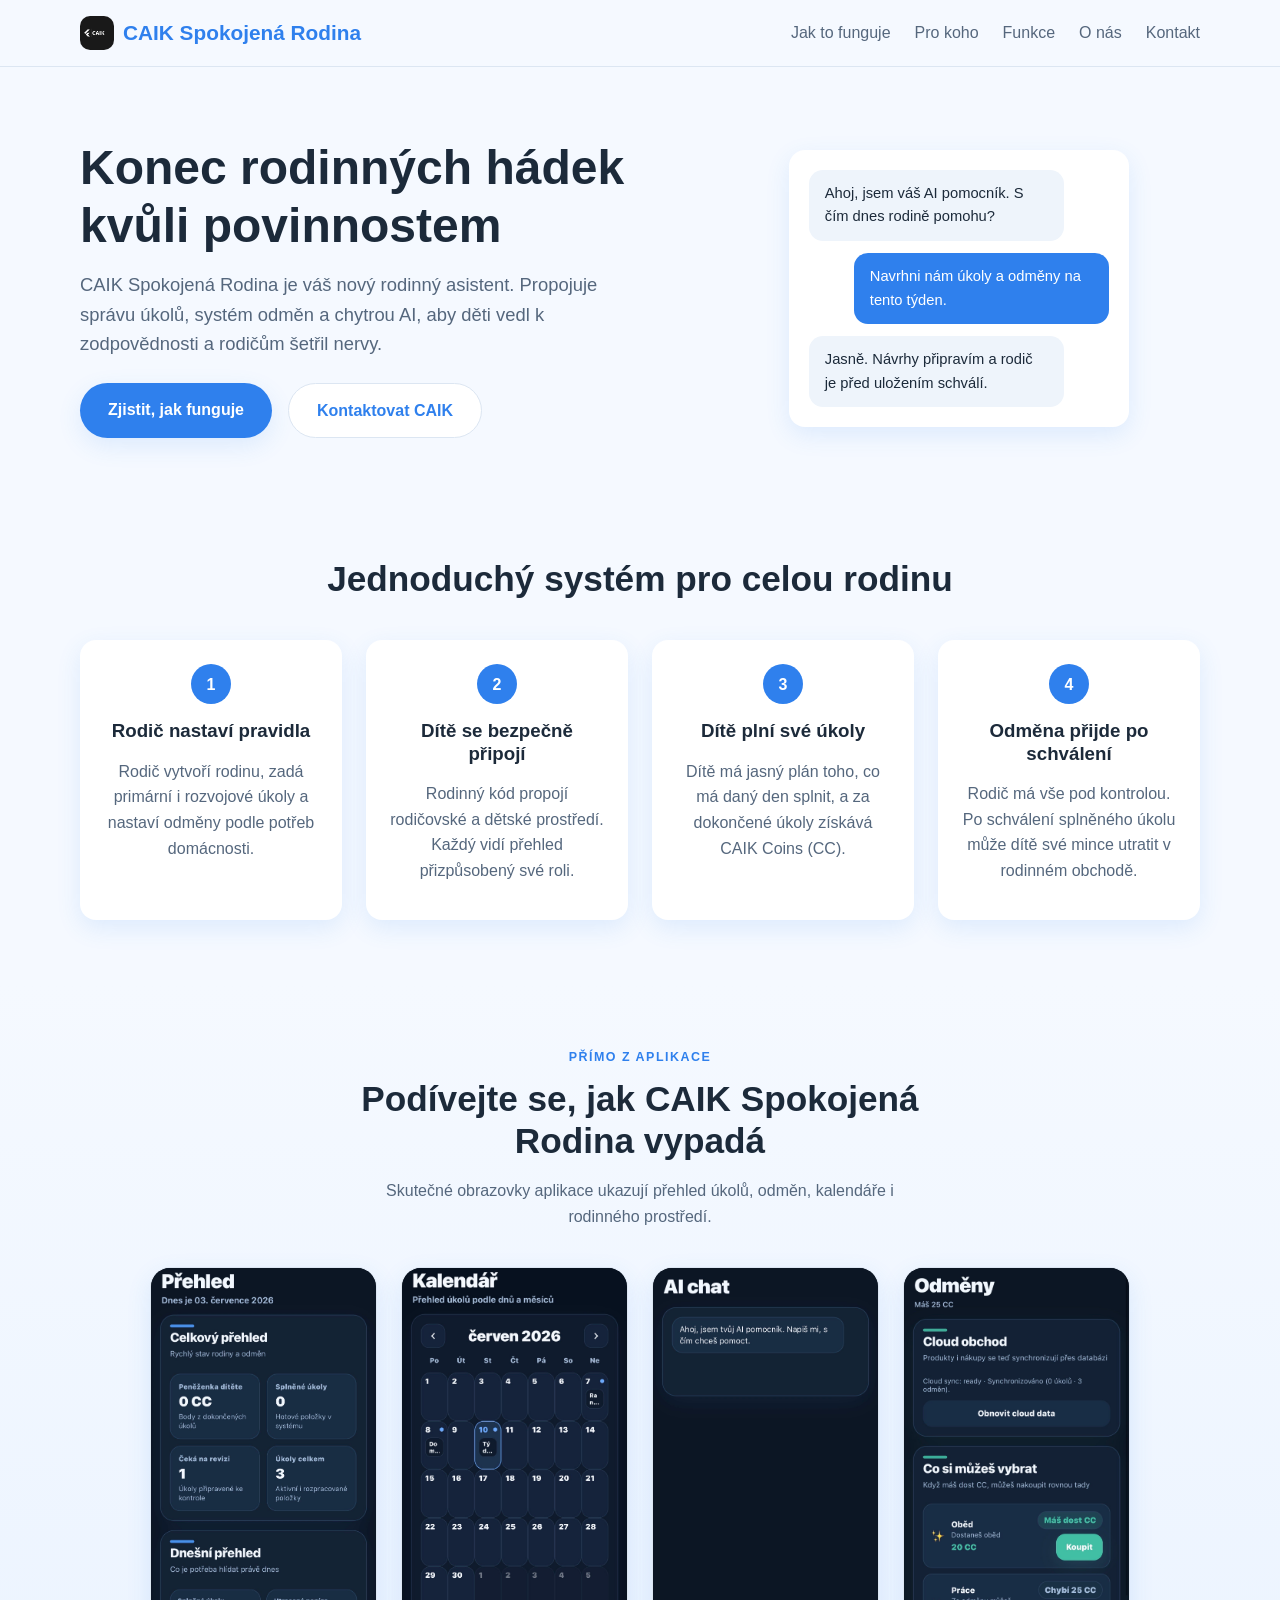
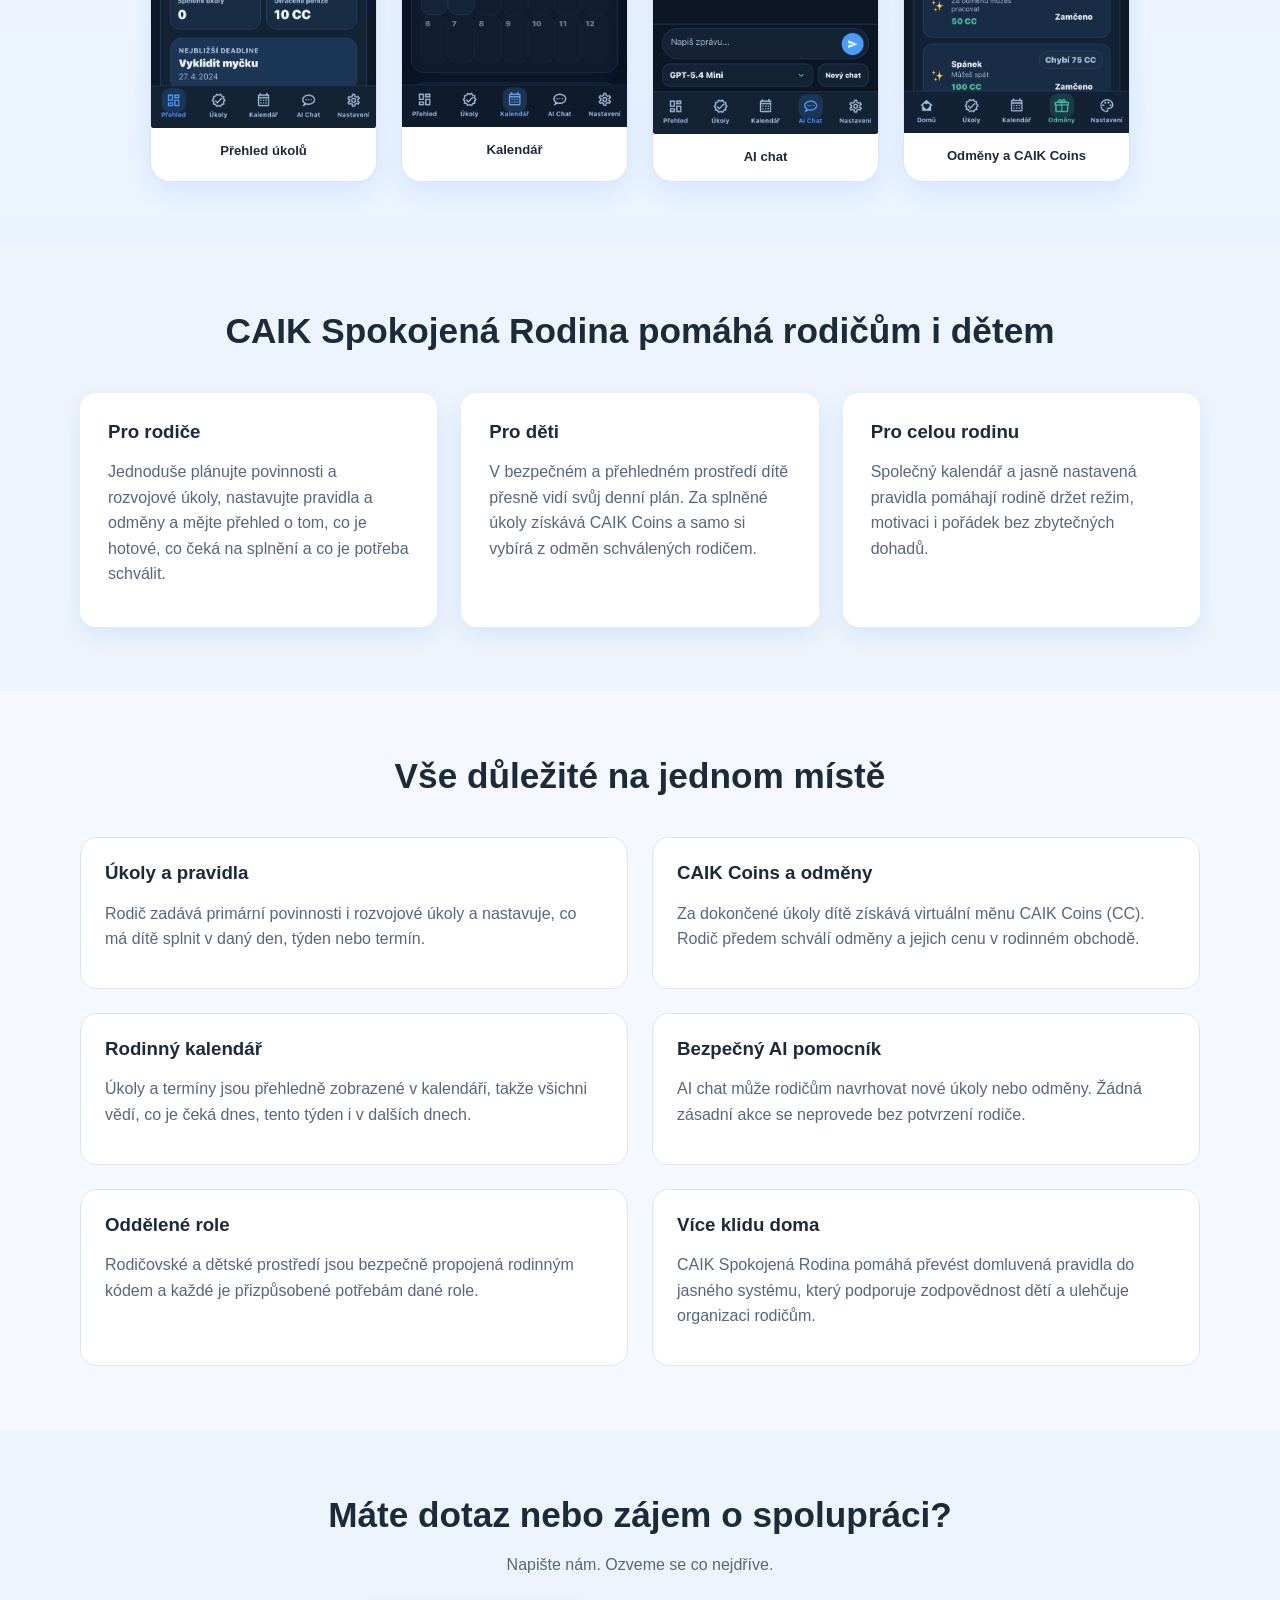
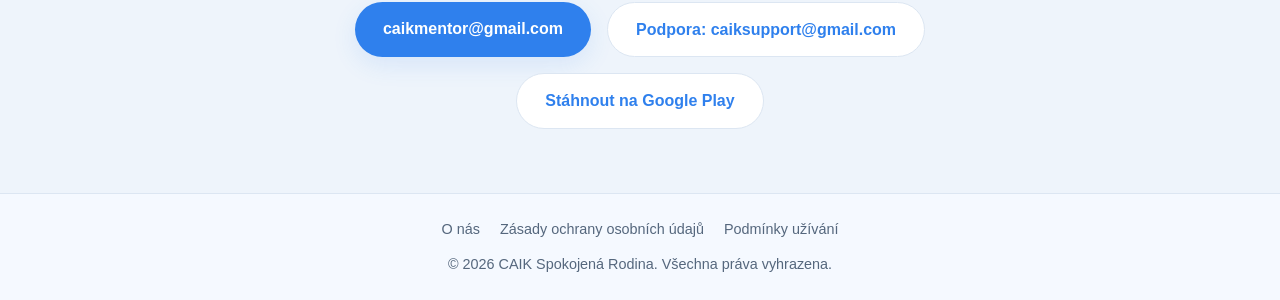
==== commit 8c9d4c88: "Add files via upload" ====
--- a/index.html
+++ b/index.html
@@ -3,15 +3,15 @@
 <head>
 <meta charset="UTF-8">
 <meta name="viewport" content="width=device-width, initial-scale=1.0">
-<title>CAIK Mentor — Rodinný asistent pro úkoly a odměny</title>
-<meta name="description" content="CAIK Mentor propojuje správu úkolů, systém odměn, rodinný kalendář a chytrého AI pomocníka. Učí děti zodpovědnosti a rodičům vrací klid.">
+<title>CAIK Spokojená Rodina — Rodinný asistent pro úkoly a odměny</title>
+<meta name="description" content="CAIK Spokojená Rodina propojuje správu úkolů, systém odměn, rodinný kalendář a chytrého AI pomocníka. Učí děti zodpovědnosti a rodičům vrací klid.">
 <link rel="stylesheet" href="styles.css">
 </head>
 <body>
 
 <header class="site-header">
   <div class="container header-inner">
-    <a href="index.html" class="logo"><img src="assets/caik-logo.png" alt="CAIK logo"><span>CAIK Mentor</span></a>
+    <a href="index.html" class="logo"><img src="assets/caik-logo.png" alt="CAIK logo"><span>CAIK Spokojená Rodina</span></a>
     <nav class="nav">
       <a href="#jak-to-funguje">Jak to funguje</a>
       <a href="#pro-koho">Pro koho</a>
@@ -26,7 +26,7 @@
   <section class="hero container">
     <div class="hero-text">
       <h1>Konec rodinných hádek kvůli povinnostem</h1>
-      <p class="lead">CAIK Mentor je váš nový rodinný asistent. Propojuje správu úkolů, systém odměn a chytrou AI, aby děti vedl k zodpovědnosti a rodičům šetřil nervy.</p>
+      <p class="lead">CAIK Spokojená Rodina je váš nový rodinný asistent. Propojuje správu úkolů, systém odměn a chytrou AI, aby děti vedl k zodpovědnosti a rodičům šetřil nervy.</p>
       <div class="cta-group">
         <a href="#jak-to-funguje" class="btn btn-primary">Zjistit, jak funguje</a>
         <a href="#kontakt" class="btn btn-secondary">Kontaktovat CAIK</a>
@@ -52,8 +52,8 @@
         </div>
         <div class="step">
           <div class="step-number">2</div>
-          <h3>Dítě se připojí pomocí kódu</h3>
-          <p>Rodinný párovací kód propojí rodičovské a dětské prostředí. Každý vidí přehled přizpůsobený své roli a rodič má nad používáním dohled.</p>
+          <h3>Dítě se bezpečně připojí</h3>
+          <p>Rodinný kód propojí rodičovské a dětské prostředí. Každý vidí přehled přizpůsobený své roli.</p>
         </div>
         <div class="step">
           <div class="step-number">3</div>
@@ -73,21 +73,21 @@
     <div class="container">
       <div class="section-intro">
         <p class="eyebrow">Přímo z aplikace</p>
-        <h2>Podívejte se, jak CAIK Mentor vypadá</h2>
+        <h2>Podívejte se, jak CAIK Spokojená Rodina vypadá</h2>
         <p>Skutečné obrazovky aplikace ukazují přehled úkolů, odměn, kalendáře i rodinného prostředí.</p>
       </div>
-      <div class="screenshots" aria-label="Ukázky obrazovek aplikace CAIK Mentor">
-        <figure class="screenshot-card"><img src="assets/cmt4.jpg" alt="Obrazovka aplikace CAIK Mentor s přehledem úkolů" loading="lazy"><figcaption>Přehled úkolů</figcaption></figure>
-        <figure class="screenshot-card"><img src="assets/cmt6.jpg" alt="Obrazovka aplikace CAIK Mentor s kalendářem" loading="lazy"><figcaption>Kalendář</figcaption></figure>
-        <figure class="screenshot-card"><img src="assets/cmt5.jpg" alt="Obrazovka aplikace CAIK Mentor s AI chatem" loading="lazy"><figcaption>AI chat</figcaption></figure>
-        <figure class="screenshot-card"><img src="assets/cmt3.jpg" alt="Obrazovka aplikace CAIK Mentor s odměnami a CAIK Coins" loading="lazy"><figcaption>Odměny a CAIK Coins</figcaption></figure>
+      <div class="screenshots" aria-label="Ukázky obrazovek aplikace CAIK Spokojená Rodina">
+        <figure class="screenshot-card"><img src="assets/cmt4.jpg" alt="Obrazovka aplikace CAIK Spokojená Rodina s přehledem úkolů" loading="lazy"><figcaption>Přehled úkolů</figcaption></figure>
+        <figure class="screenshot-card"><img src="assets/cmt6.jpg" alt="Obrazovka aplikace CAIK Spokojená Rodina s kalendářem" loading="lazy"><figcaption>Kalendář</figcaption></figure>
+        <figure class="screenshot-card"><img src="assets/cmt5.jpg" alt="Obrazovka aplikace CAIK Spokojená Rodina s AI chatem" loading="lazy"><figcaption>AI chat</figcaption></figure>
+        <figure class="screenshot-card"><img src="assets/cmt3.jpg" alt="Obrazovka aplikace CAIK Spokojená Rodina s odměnami a CAIK Coins" loading="lazy"><figcaption>Odměny a CAIK Coins</figcaption></figure>
       </div>
     </div>
   </section>
 
   <section id="pro-koho" class="section section-alt">
     <div class="container">
-      <h2>CAIK Mentor pomáhá rodičům i dětem</h2>
+      <h2>CAIK Spokojená Rodina pomáhá rodičům i dětem</h2>
       <div class="cards">
         <div class="card">
           <h3>Pro rodiče</h3>
@@ -131,7 +131,7 @@
         </div>
         <div class="feature">
           <h3>Více klidu doma</h3>
-          <p>CAIK Mentor pomáhá převést domluvená pravidla do jasného systému, který podporuje zodpovědnost dětí a ulehčuje organizaci rodičům.</p>
+          <p>CAIK Spokojená Rodina pomáhá převést domluvená pravidla do jasného systému, který podporuje zodpovědnost dětí a ulehčuje organizaci rodičům.</p>
         </div>
       </div>
     </div>
@@ -146,7 +146,7 @@
         <a class="btn btn-secondary" href="mailto:caiksupport@gmail.com">Podpora: caiksupport@gmail.com</a>
       </div>
       <div class="contact-links contact-links-store">
-        <a class="btn btn-secondary store-badge" href="https://play.google.com/store/apps/details?id=com.caikmentor.together" target="_blank" rel="noopener">Stáhnout na Google Play</a>
+        <a class="btn btn-secondary store-badge" href="https://play.google.com/store/apps/details?id=com.caik.spokojenarodina" target="_blank" rel="noopener">Stáhnout na Google Play</a>
       </div>
     </div>
   </section>
@@ -159,7 +159,7 @@
       <a href="privacy.html">Zásady ochrany osobních údajů</a>
       <a href="terms.html">Podmínky užívání</a>
     </div>
-    <p>&copy; <span id="year"></span> CAIK Mentor. Všechna práva vyhrazena.</p>
+    <p>&copy; <span id="year"></span> CAIK Spokojená Rodina. Všechna práva vyhrazena.</p>
   </div>
 </footer>
 
